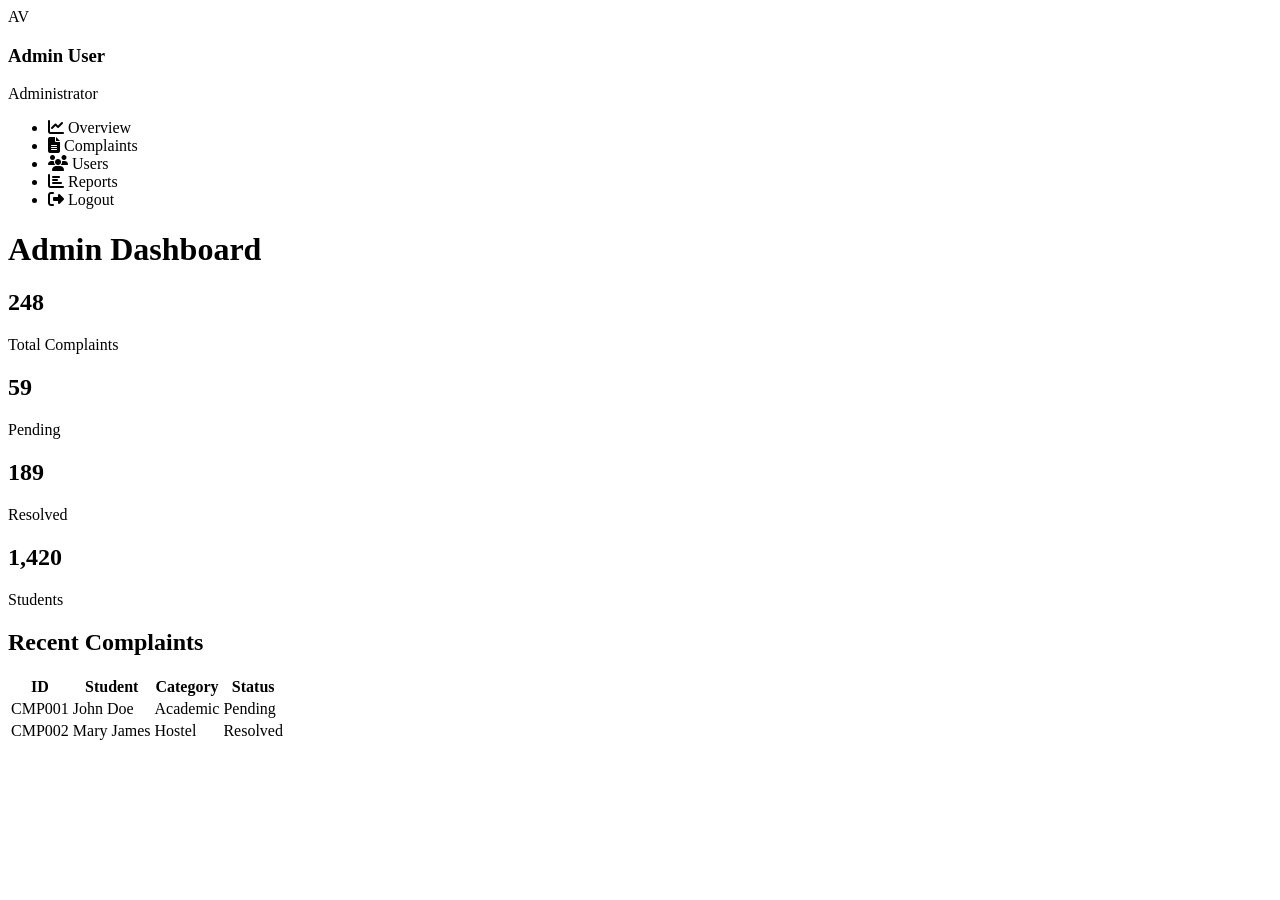
==== admin.html @ a02838df "Add files via upload" ====
<!DOCTYPE html>
<html lang="en">
<head>
<meta charset="UTF-8">
<meta name="viewport" content="width=device-width, initial-scale=1.0">
<title>Admin Dashboard</title>

<link rel="stylesheet" href="admin.css">

<link rel="stylesheet"
href="https://cdnjs.cloudflare.com/ajax/libs/font-awesome/6.5.1/css/all.min.css">
</head>
<body>

<div class="dashboard">

    <!-- Sidebar -->
    <aside class="sidebar">

        <div class="profile">

            <div class="avatar">
                AV
            </div>

            <h3>Admin User</h3>
            <span>Administrator</span>

        </div>

        <ul class="menu">

            <li class="active">
                <i class="fas fa-chart-line"></i>
                Overview
            </li>

            <li>
                <i class="fas fa-file-alt"></i>
                Complaints
            </li>

            <li>
                <i class="fas fa-users"></i>
                Users
            </li>

            <li>
                <i class="fas fa-chart-bar"></i>
                Reports
            </li>

            <li id="logoutBtn">
                <i class="fas fa-sign-out-alt"></i>
                Logout
            </li>

        </ul>

    </aside>

    <!-- Main Content -->
    <main class="content">

        <h1>Admin Dashboard</h1>

        <div class="cards">

            <div class="card">
                <h2>248</h2>
                <p>Total Complaints</p>
            </div>

            <div class="card">
                <h2>59</h2>
                <p>Pending</p>
            </div>

            <div class="card">
                <h2>189</h2>
                <p>Resolved</p>
            </div>

            <div class="card">
                <h2>1,420</h2>
                <p>Students</p>
            </div>

        </div>

        <div class="table-container">

            <h2>Recent Complaints</h2>

            <table>

                <thead>
                    <tr>
                        <th>ID</th>
                        <th>Student</th>
                        <th>Category</th>
                        <th>Status</th>
                    </tr>
                </thead>

                <tbody>

                    <tr>
                        <td>CMP001</td>
                        <td>John Doe</td>
                        <td>Academic</td>
                        <td>
                            <span class="pending">
                                Pending
                            </span>
                        </td>
                    </tr>

                    <tr>
                        <td>CMP002</td>
                        <td>Mary James</td>
                        <td>Hostel</td>
                        <td>
                            <span class="resolved">
                                Resolved
                            </span>
                        </td>
                    </tr>

                </tbody>

            </table>

        </div>

    </main>

</div>

<script src="admin.js"></script>

</body>
</html>
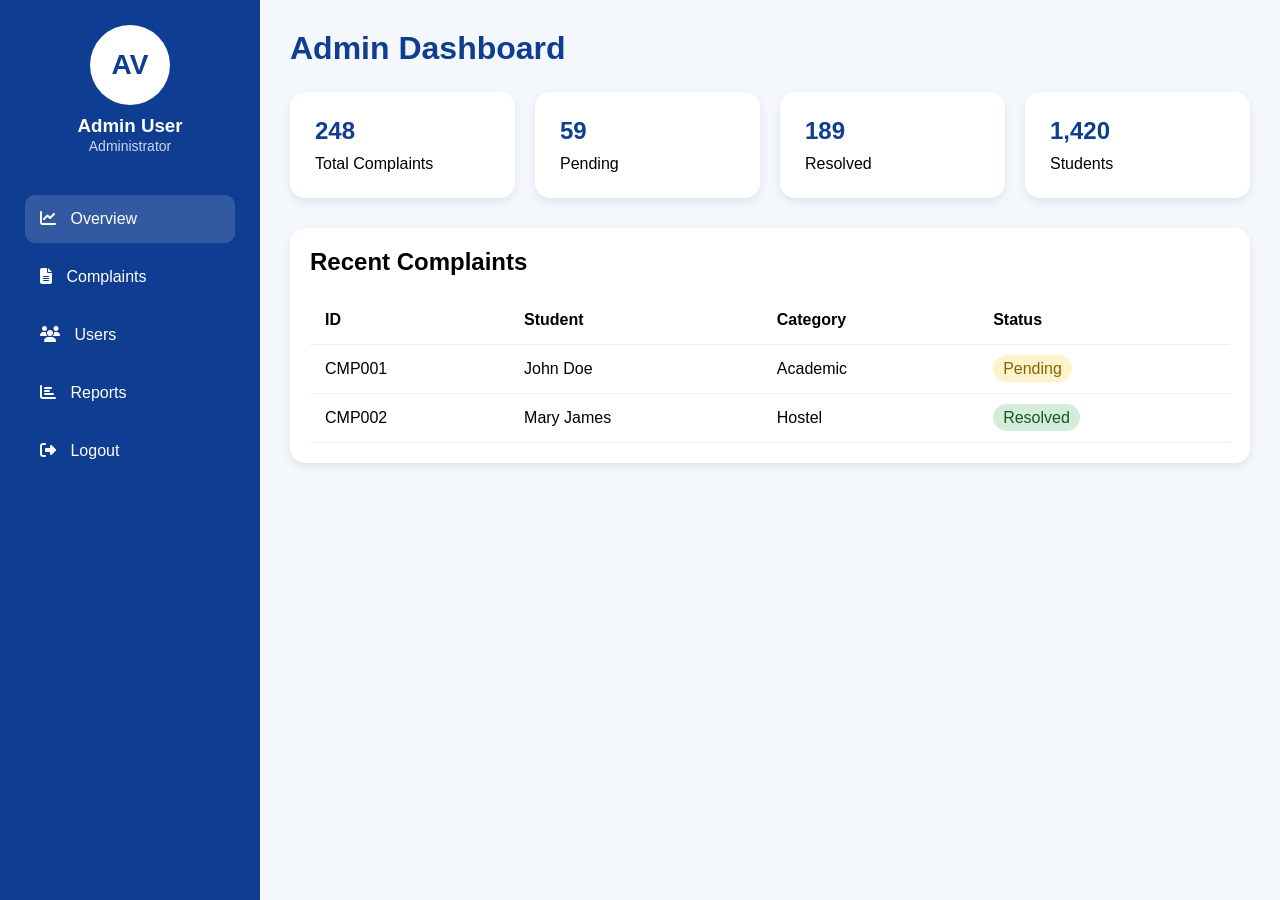
==== commit 9c9ca5aa: "Fix casing in file references in admin.html Corrected file references and ensured consistent casing " ====
--- a/admin.html
+++ b/admin.html
@@ -5,7 +5,7 @@
 <meta name="viewport" content="width=device-width, initial-scale=1.0">
 <title>Admin Dashboard</title>
 
-<link rel="stylesheet" href="admin.css">
+<link rel="stylesheet" href="Admin.css">
 
 <link rel="stylesheet"
 href="https://cdnjs.cloudflare.com/ajax/libs/font-awesome/6.5.1/css/all.min.css">
@@ -137,7 +137,7 @@
 
 </div>
 
-<script src="admin.js"></script>
+<script src="Amin.js"></script>
 
 </body>
-</html>+</html>
--- a/Admin.css
+++ b/Admin.css
@@ -0,0 +1,135 @@
+*{
+margin:0;
+padding:0;
+box-sizing:border-box;
+font-family:Segoe UI,sans-serif;
+}
+
+body{
+background:#f4f7fb;
+}
+
+.dashboard{
+display:flex;
+min-height:100vh;
+}
+
+/* Sidebar */
+
+.sidebar{
+width:260px;
+background:#0f3d91;
+color:white;
+padding:25px;
+}
+
+.profile{
+text-align:center;
+margin-bottom:40px;
+}
+
+.avatar{
+width:80px;
+height:80px;
+margin:auto;
+border-radius:50%;
+background:white;
+color:#0f3d91;
+display:flex;
+align-items:center;
+justify-content:center;
+font-size:28px;
+font-weight:bold;
+margin-bottom:10px;
+}
+
+.profile span{
+font-size:14px;
+opacity:.8;
+}
+
+.menu{
+list-style:none;
+}
+
+.menu li{
+padding:15px;
+margin-bottom:10px;
+border-radius:10px;
+cursor:pointer;
+transition:.3s;
+}
+
+.menu li:hover,
+.menu li.active{
+background:rgba(255,255,255,.15);
+}
+
+.menu i{
+margin-right:10px;
+}
+
+/* Content */
+
+.content{
+flex:1;
+padding:30px;
+}
+
+.content h1{
+color:#0f3d91;
+margin-bottom:25px;
+}
+
+.cards{
+display:grid;
+grid-template-columns:
+repeat(auto-fit,minmax(220px,1fr));
+gap:20px;
+margin-bottom:30px;
+}
+
+.card{
+background:white;
+padding:25px;
+border-radius:15px;
+box-shadow:0 4px 10px rgba(0,0,0,.08);
+}
+
+.card h2{
+color:#0f3d91;
+margin-bottom:10px;
+}
+
+.table-container{
+background:white;
+padding:20px;
+border-radius:15px;
+box-shadow:0 4px 10px rgba(0,0,0,.08);
+}
+
+table{
+width:100%;
+border-collapse:collapse;
+margin-top:20px;
+}
+
+th,td{
+padding:15px;
+text-align:left;
+border-bottom:1px solid #eee;
+}
+
+.pending{
+background:#fff3cd;
+color:#856404;
+padding:5px 10px;
+border-radius:20px;
+}
+
+.resolved{
+background:#d4edda;
+color:#155724;
+padding:5px 10px;
+border-radius:20px;
+}
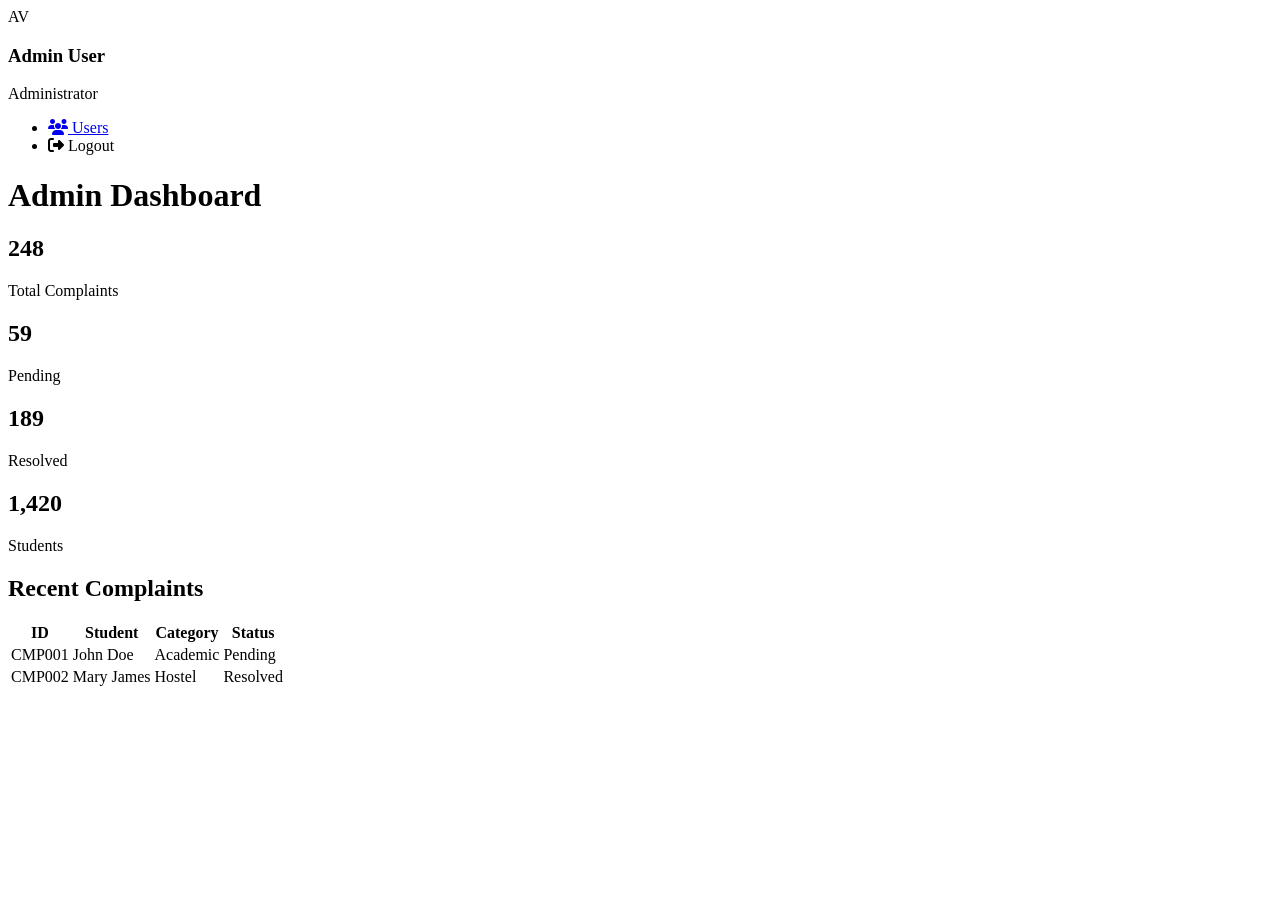
==== commit 060fef2c: "Add files via upload" ====
--- a/admin.html
+++ b/admin.html
@@ -5,7 +5,7 @@
 <meta name="viewport" content="width=device-width, initial-scale=1.0">
 <title>Admin Dashboard</title>
 
-<link rel="stylesheet" href="Admin.css">
+<link rel="stylesheet" href="admin.css">
 
 <link rel="stylesheet"
 href="https://cdnjs.cloudflare.com/ajax/libs/font-awesome/6.5.1/css/all.min.css">
@@ -30,25 +30,18 @@
 
         <ul class="menu">
 
-            <li class="active">
-                <i class="fas fa-chart-line"></i>
-                Overview
-            </li>
+            
+           
 
             <li>
-                <i class="fas fa-file-alt"></i>
-                Complaints
-            </li>
+    <a href="users.html">
+        <i class="fas fa-users"></i>
+        Users
+    </a>
+</li>
 
-            <li>
-                <i class="fas fa-users"></i>
-                Users
-            </li>
+            
 
-            <li>
-                <i class="fas fa-chart-bar"></i>
-                Reports
-            </li>
 
             <li id="logoutBtn">
                 <i class="fas fa-sign-out-alt"></i>
@@ -137,7 +130,7 @@
 
 </div>
 
-<script src="Amin.js"></script>
+<script src="admin.js"></script>
 
 </body>
-</html>
+</html>
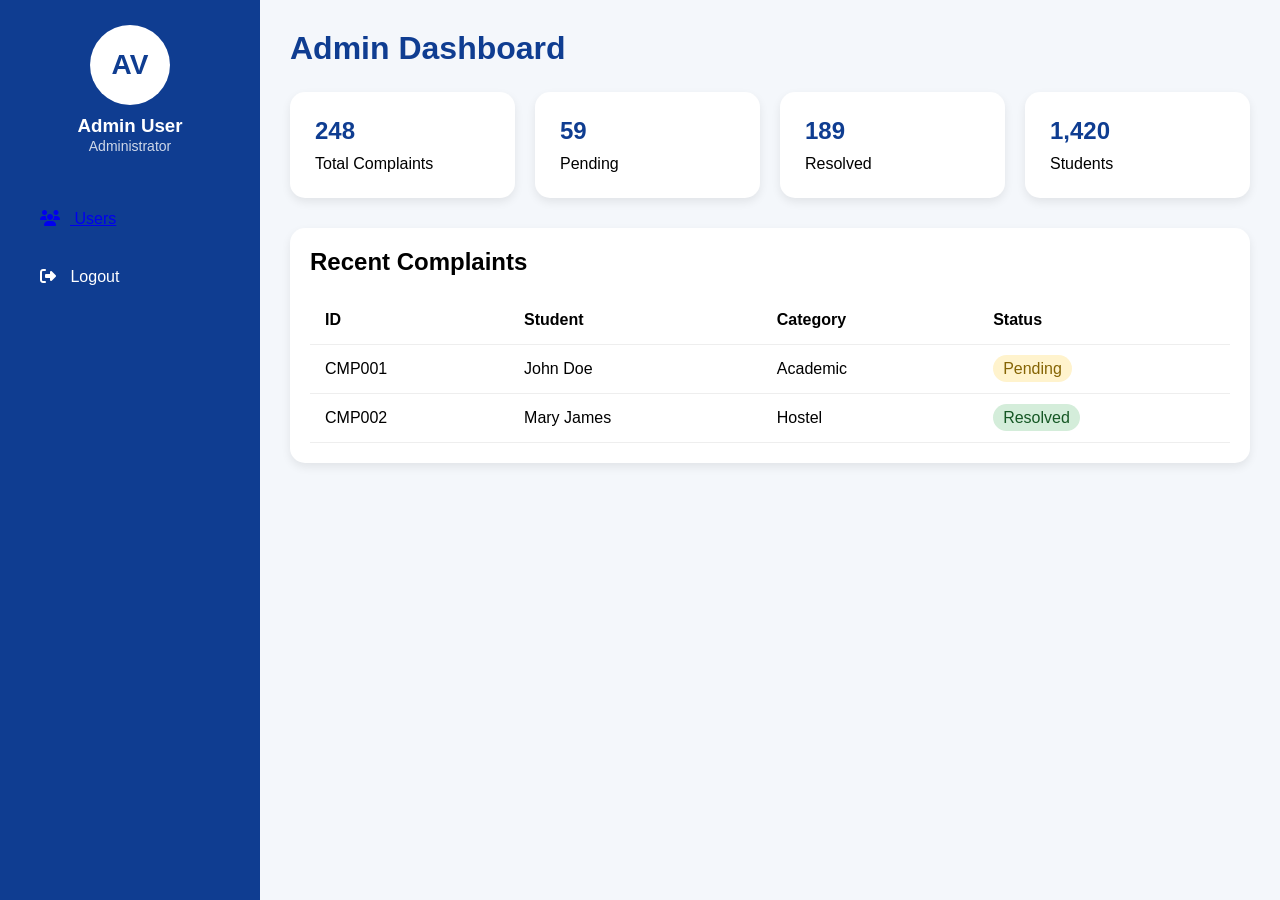
==== commit b40c722a: "Fix HTML structure and file reference casing Updated the HTML structure and corrected the casing of " ====
--- a/admin.html
+++ b/admin.html
@@ -5,7 +5,7 @@
 <meta name="viewport" content="width=device-width, initial-scale=1.0">
 <title>Admin Dashboard</title>
 
-<link rel="stylesheet" href="admin.css">
+<link rel="stylesheet" href="Admin.css">
 
 <link rel="stylesheet"
 href="https://cdnjs.cloudflare.com/ajax/libs/font-awesome/6.5.1/css/all.min.css">
@@ -130,7 +130,7 @@
 
 </div>
 
-<script src="admin.js"></script>
+<script src="Admin.js"></script>
 
 </body>
-</html>+</html>
--- a/Admin.css
+++ b/Admin.css
@@ -0,0 +1,135 @@
+*{
+margin:0;
+padding:0;
+box-sizing:border-box;
+font-family:Segoe UI,sans-serif;
+}
+
+body{
+background:#f4f7fb;
+}
+
+.dashboard{
+display:flex;
+min-height:100vh;
+}
+
+/* Sidebar */
+
+.sidebar{
+width:260px;
+background:#0f3d91;
+color:white;
+padding:25px;
+}
+
+.profile{
+text-align:center;
+margin-bottom:40px;
+}
+
+.avatar{
+width:80px;
+height:80px;
+margin:auto;
+border-radius:50%;
+background:white;
+color:#0f3d91;
+display:flex;
+align-items:center;
+justify-content:center;
+font-size:28px;
+font-weight:bold;
+margin-bottom:10px;
+}
+
+.profile span{
+font-size:14px;
+opacity:.8;
+}
+
+.menu{
+list-style:none;
+}
+
+.menu li{
+padding:15px;
+margin-bottom:10px;
+border-radius:10px;
+cursor:pointer;
+transition:.3s;
+}
+
+.menu li:hover,
+.menu li.active{
+background:rgba(255,255,255,.15);
+}
+
+.menu i{
+margin-right:10px;
+}
+
+/* Content */
+
+.content{
+flex:1;
+padding:30px;
+}
+
+.content h1{
+color:#0f3d91;
+margin-bottom:25px;
+}
+
+.cards{
+display:grid;
+grid-template-columns:
+repeat(auto-fit,minmax(220px,1fr));
+gap:20px;
+margin-bottom:30px;
+}
+
+.card{
+background:white;
+padding:25px;
+border-radius:15px;
+box-shadow:0 4px 10px rgba(0,0,0,.08);
+}
+
+.card h2{
+color:#0f3d91;
+margin-bottom:10px;
+}
+
+.table-container{
+background:white;
+padding:20px;
+border-radius:15px;
+box-shadow:0 4px 10px rgba(0,0,0,.08);
+}
+
+table{
+width:100%;
+border-collapse:collapse;
+margin-top:20px;
+}
+
+th,td{
+padding:15px;
+text-align:left;
+border-bottom:1px solid #eee;
+}
+
+.pending{
+background:#fff3cd;
+color:#856404;
+padding:5px 10px;
+border-radius:20px;
+}
+
+.resolved{
+background:#d4edda;
+color:#155724;
+padding:5px 10px;
+border-radius:20px;
+}
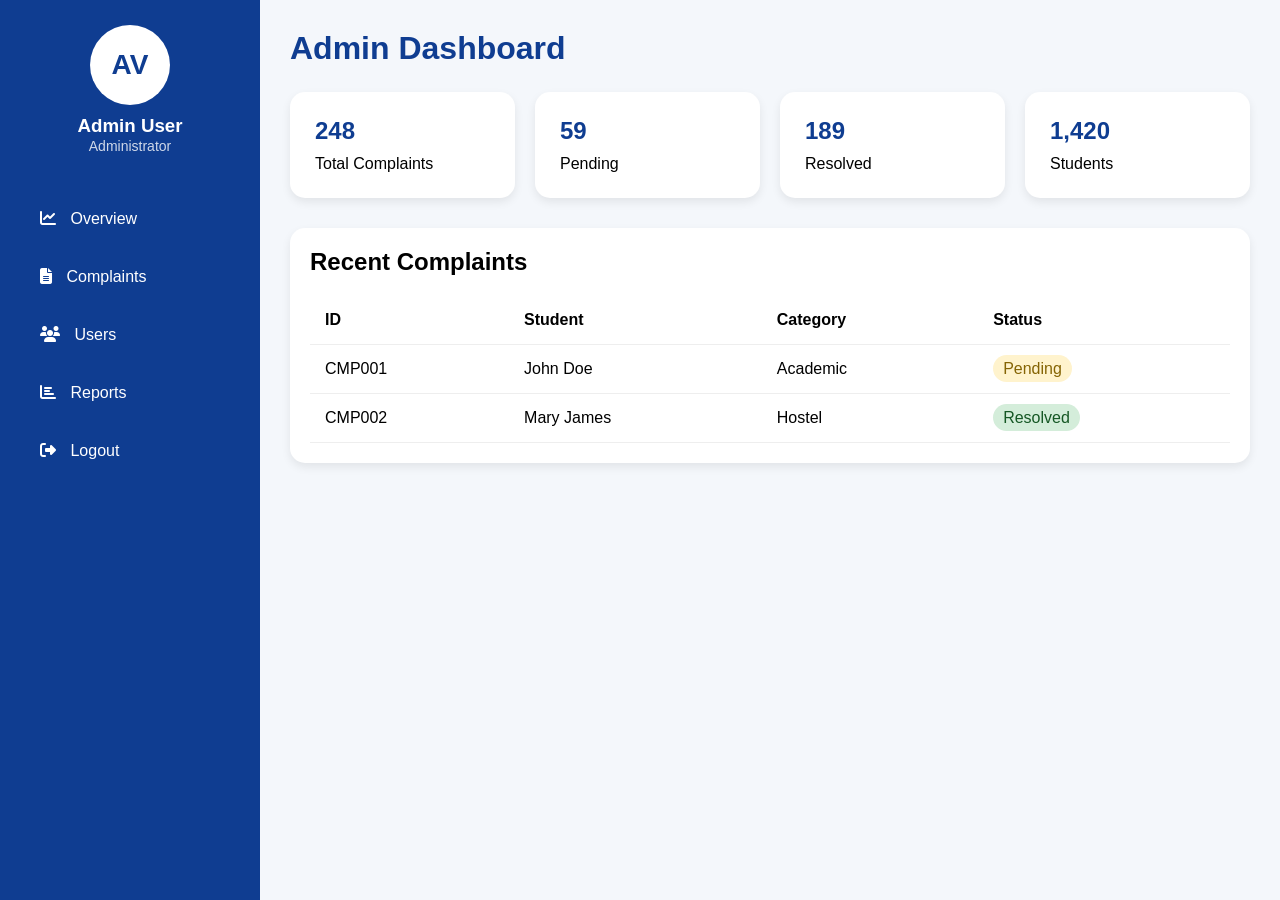
==== commit 0174ce04: "Add files via upload" ====
--- a/admin.html
+++ b/admin.html
@@ -28,27 +28,35 @@
 
         </div>
 
-        <ul class="menu">
+     
+  <ul class="menu">
 
-            
-           
+    <li onclick="window.location.href='admin.html'">
+        <i class="fas fa-chart-line"></i>
+        Overview
+    </li>
 
-            <li>
-    <a href="users.html">
+    <li onclick="window.location.href='complaints.html'">
+        <i class="fas fa-file-alt"></i>
+        Complaints
+    </li>
+
+    <li onclick="window.location.href='users.html'">
         <i class="fas fa-users"></i>
         Users
-    </a>
-</li>
+    </li>
 
-            
+    <li onclick="window.location.href='reports.html'">
+        <i class="fas fa-chart-bar"></i>
+        Reports
+    </li>
 
+    <li id="logoutBtn">
+        <i class="fas fa-sign-out-alt"></i>
+        Logout
+    </li>
 
-            <li id="logoutBtn">
-                <i class="fas fa-sign-out-alt"></i>
-                Logout
-            </li>
-
-        </ul>
+</ul>
 
     </aside>
 
@@ -133,4 +141,4 @@
 <script src="Admin.js"></script>
 
 </body>
-</html>
+</html>
